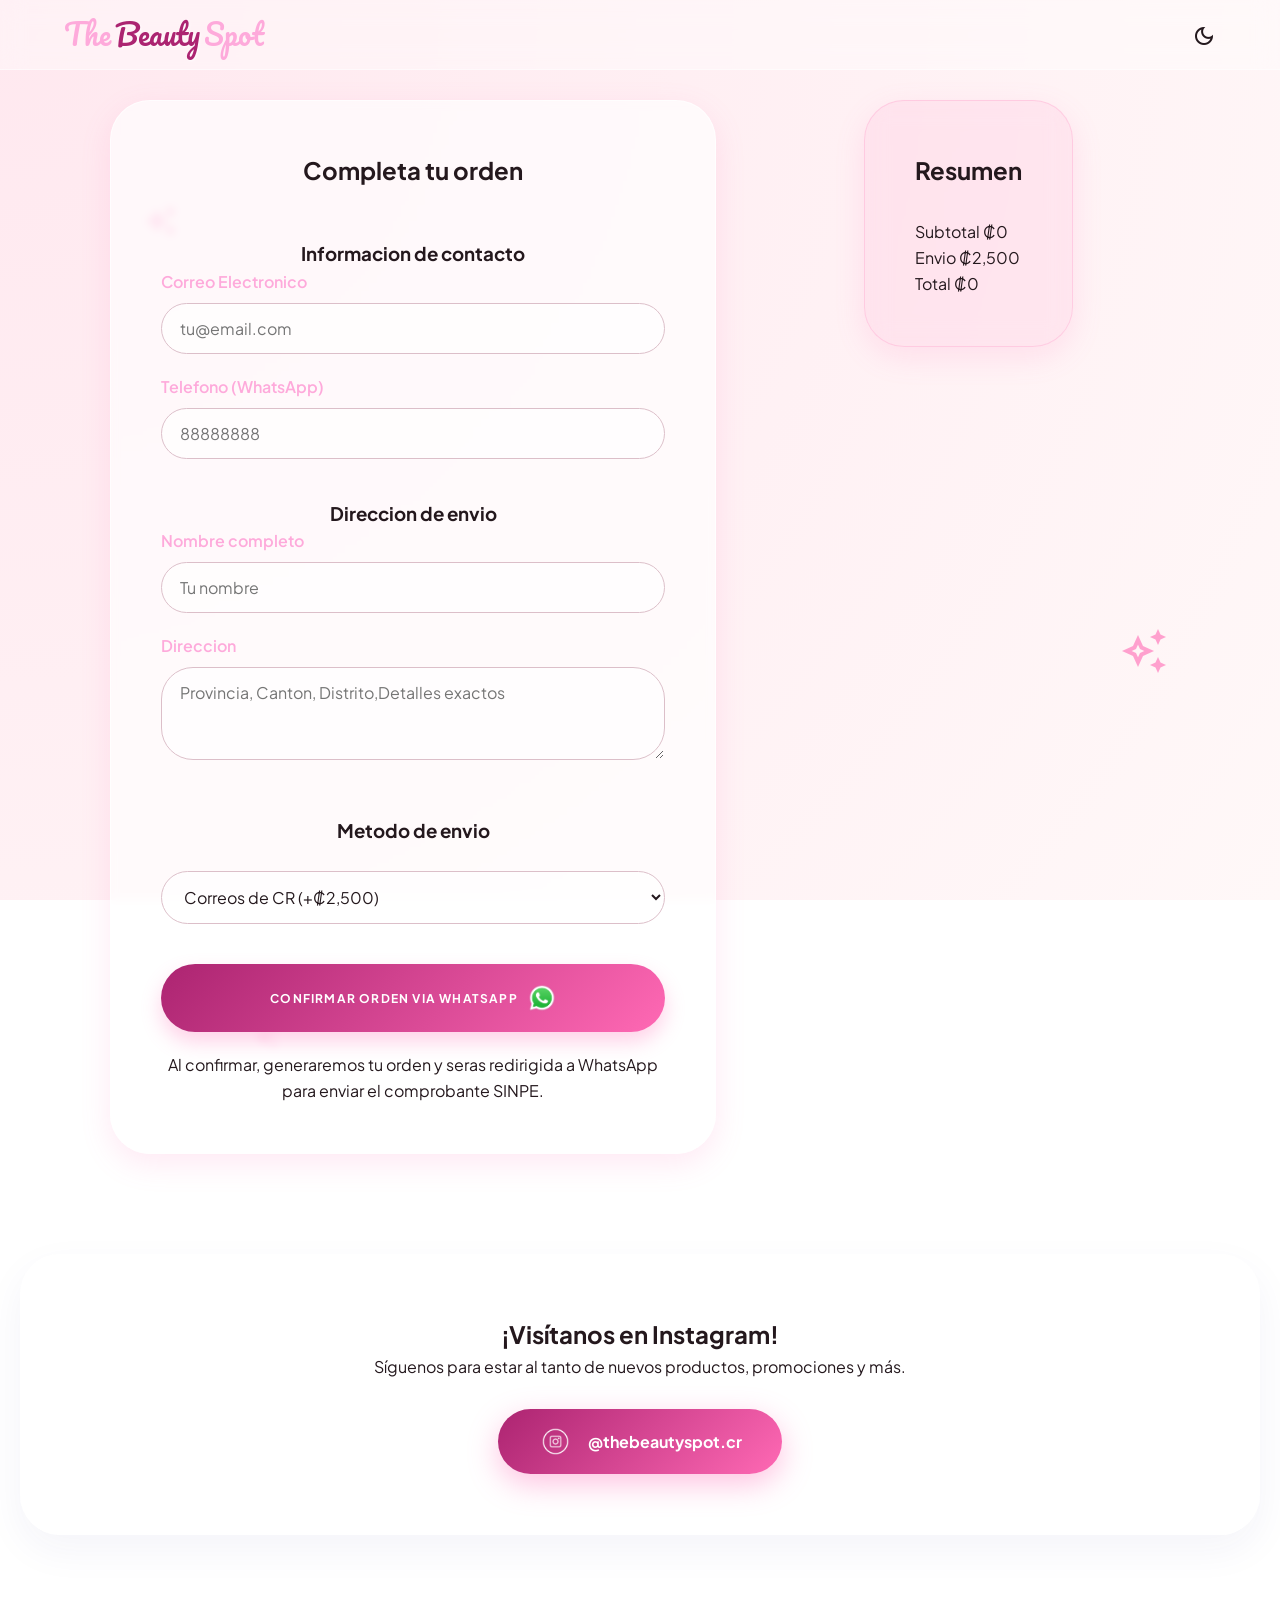
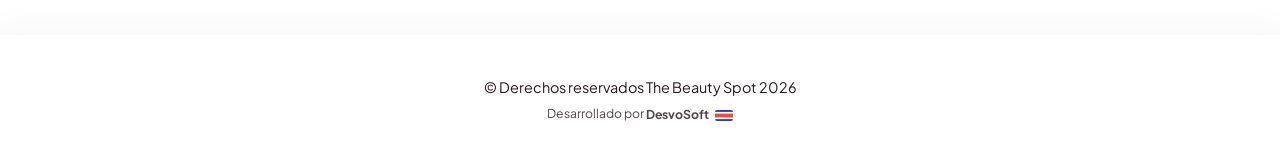
==== checkout.html @ b5c2e25f "Initial demo: The Beauty Spot static e-commerce" ====
<!DOCTYPE html>
<html lang="es">
<head>
    <meta charset="UTF-8">
    <meta name="viewport" content="width=device-width, initial-scale=1.0">
    <title>Checkout | The Beauty Spot</title>
    <link rel="icon" href="data:image/svg+xml,<svg xmlns='http://www.w3.org/2000/svg' viewBox='0 0 24 24' fill='%23ff69b4'><path d='M12 21.35l-1.45-1.32C5.4 15.36 2 12.28 2 8.5 2 5.42 4.42 3 7.5 3c1.74 0 3.41.81 4.5 2.09C13.09 3.81 14.76 3 16.5 3 19.58 3 22 5.42 22 8.5c0 3.78-3.4 6.86-8.55 11.54L12 21.35z'/></svg>">
    <link rel="stylesheet" href="https://fonts.googleapis.com/css2?family=Material+Symbols+Outlined:opsz,wght,FILL,GRAD@24,400,0,0" />
    <link rel="stylesheet" href="css/index.css">
    <script src="js/cart.js" defer></script>
</head>
<body>
    <!-- Header -->
    <header>
        <div class="logo-container">
            <a href="index.html" style="text-decoration: none;">
                <span class="logo-text"><span class="the">The</span> <span class="beauty">Beauty</span> <span class="spot">Spot</span></span>
            </a>
        </div>
        <div class="header-actions">
            <button id="theme-toggle-btn" class="theme-toggle" aria-label="Cambiar tema" role="switch" aria-checked="false">
                <span class="material-symbols-outlined">light_mode</span>
            </button>
        </div>
    </header>

    <main class="checkout-main" style="position:relative;">
        <!-- Estrellas flotantes -->
        <span class="material-symbols-outlined floating-star" style="top: 10%; left: 5%; font-size: 2rem;">auto_awesome</span>
        <span class="material-symbols-outlined floating-star" style="top: 50%; right: 2%; font-size: 3rem; animation-delay: 1s;">auto_awesome</span>
        <span class="material-symbols-outlined floating-star" style="bottom: 10%; left: 15%; font-size: 1.5rem; animation-delay: 2s;">auto_awesome</span>
        
        <div class="checkout-grid">
            <!-- Left: Form -->
            <div class="glass-panel checkout-form-container">
                <h2 class="checkout-title" style="margin-bottom: 50px;">Completa tu orden</h2>
                
                <form id="checkout-form">
                    <div class="form-section">
                        <h3 class="form-section-title">Informacion de contacto</h3>
                        <div class="form-group">
                            <label for="email">Correo Electronico</label>
                            <input type="email" id="email" name="email" class="form-control" required placeholder="tu@email.com">
                        </div>
                        <div class="form-group">
                            <label for="phone">Telefono (WhatsApp)</label>
                            <input type="tel" id="phone" name="phone" class="form-control" required placeholder="88888888">
                        </div>
                    </div>

                    <div class="form-section">
                        <h3 class="form-section-title">Direccion de envio</h3>
                        <div class="form-group">
                            <label for="name">Nombre completo</label>
                            <input type="text" id="name" name="name" class="form-control" required placeholder="Tu nombre">
                        </div>
                        <div class="form-group">
                            <label for="address">Direccion</label>
                            <textarea id="address" name="address" class="form-control" rows="3" required placeholder="Provincia, Canton, Distrito,Detalles exactos"></textarea>
                        </div>
                    </div>

                    <div class="form-section" style="margin-top: 50px;">
                        <h3 class="form-section-title" style="margin-bottom: 25px;">Metodo de envio</h3>
                        <div class="form-group">
                            <select id="shipping" name="shipping" class="form-control">
                                <option value="correos">Correos de CR (+₡2,500)</option>
                                <option value="mensajeria">Mensajeria Privada GAM (+₡3,500)</option>
                            </select>
                        </div>
                    </div>

                    <button type="submit" class="btn-primary checkout-btn" style="margin-top: 40px; padding: 20px;">
                        Confirmar Orden via WhatsApp
                        <img src="assets/WhatsApp Logo.png" alt="WhatsApp" style="width: 28px; height: 28px;">
                    </button>
                    <p class="checkout-note" style="margin-top: 20px;">Al confirmar, generaremos tu orden y seras redirigida a WhatsApp para enviar el comprobante SINPE.</p>
                </form>
            </div>

            <!-- Right: Order Summary -->
            <div class="glass-panel glass-pink checkout-summary">
                <h2 class="checkout-title">Resumen</h2>
                <div id="checkout-cart-container" class="checkout-items">
                    <!-- Cart items rendered here -->
                </div>
                
                <div class="checkout-totals">
                    <div class="total-row">
                        <span>Subtotal</span>
                        <span id="checkout-subtotal">₡0</span>
                    </div>
                    <div class="total-row">
                        <span>Envio</span>
                        <span id="checkout-shipping">₡2,500</span>
                    </div>
                    <div class="total-row total-final">
                        <span>Total</span>
                        <span id="checkout-total">₡0</span>
                    </div>
                </div>
            </div>
        </div>
    </main>

    <!-- Global Loader -->
    <div class="loader-overlay" id="global-loader">
        <div class="spinner-heart"><span class="material-symbols-outlined" style="font-variation-settings: 'FILL' 1; font-size: 3rem;">favorite</span></div>
    </div>

    <script>
        function renderCheckout() {
            const container = document.getElementById('checkout-cart-container');
            const cartHtml = renderCartHtml();
            container.innerHTML = cartHtml;
            updateCartTotal();
        }

        function updateCartTotal() {
            const shippingMethod = document.getElementById('shipping').value;
            const shippingCost = shippingMethod === 'mensajeria' ? 3500 : 2500;
            const cartItems = getCartItems();
            const subtotal = cartItems.reduce((acc, item) => acc + (item.price * item.quantity), 0);
            const total = subtotal + shippingCost;
            
            document.getElementById('checkout-subtotal').innerText = '₡' + subtotal.toLocaleString();
            document.getElementById('checkout-shipping').innerText = '₡' + shippingCost.toLocaleString();
            document.getElementById('checkout-total').innerText = '₡' + total.toLocaleString();
            
            return { subtotal, shippingCost, total };
        }

        async function handleCheckout(event) {
            event.preventDefault();
            const loader = document.getElementById('global-loader');
            loader.classList.add('active');

            const cartItems = getCartItems();
            if (cartItems.length === 0) {
                alert("Tu carrito esta vacio.");
                loader.classList.remove('active');
                return;
            }

            const formData = new FormData(event.target);
            const data = {
                customer: {
                    name: formData.get('name'),
                    phone: formData.get('phone'),
                    email: formData.get('email'),
                    address: formData.get('address')
                },
                shippingMethod: formData.get('shipping'),
                items: cartItems
            };

            try {
                // Generate WhatsApp link directly (no server needed)
                const shippingMethod = formData.get('shipping');
                const shippingCost = shippingMethod === 'mensajeria' ? 3500 : 2500;
                const subtotal = cartItems.reduce((acc, item) => acc + (item.price * item.quantity), 0);
                const total = subtotal + shippingCost;

                let message = `*NUEVA ORDEN - The Beauty Spot*%0A%0A`;
                message += `*Cliente:* ${formData.get('name')}%0A`;
                message += `*Telefono:* ${formData.get('phone')}%0A`;
                message += `*Email:* ${formData.get('email')}%0A`;
                message += `*Direccion:* ${formData.get('address')}%0A`;
                message += `*Envio:* ${shippingMethod === 'mensajeria' ? 'Mensajeria Privada' : 'Correos de CR'} (+${shippingCost})%0A%0A`;
                message += `*Productos:%0A`;
                cartItems.forEach(item => {
                    message += `- ${item.name} x${item.quantity} = $${(item.price * item.quantity).toLocaleString()}%0A`;
                });
                message += `%0A*Total: $${total.toLocaleString()}*`;

                const whatsappUrl = `https://wa.me/50688991234?text=${message}`;
                
                clearCart();
                window.location.href = whatsappUrl;
        }

        document.addEventListener('DOMContentLoaded', () => {
             renderCheckout();
             
             // Attach event listeners to avoid CSP inline handler issues
             attachCartListeners('checkout-cart-container');
             document.getElementById('checkout-form').addEventListener('submit', handleCheckout);
             document.getElementById('shipping').addEventListener('change', updateCartTotal);
        });
    </script>
    <!-- Instagram Section -->
    <section class="instagram-section">
        <div class="glass-panel instagram-content">
            <h2 class="section-title">¡Visítanos en Instagram!</h2>
            <p>Síguenos para estar al tanto de nuevos productos, promociones y más.</p>
            <a href="https://www.instagram.com/thebeautyspot.cr/" target="_blank" class="instagram-cta">
                <img src="assets/instagram-logo.png" alt="Instagram">
                <span>@thebeautyspot.cr</span>
            </a>
        </div>
    </section>

    <footer>
        <p>&copy; Derechos reservados The Beauty Spot 2026</p>
        <p style="margin-top: 5px; font-size: 0.85em; opacity: 0.8;">Desarrollado por <a href="https://github.com/DesvoSoft" target="_blank" class="dev-link">DesvoSoft</a> <img src="assets/cr.png" alt="Costa Rica" style="width: 18px; vertical-align: middle; margin-left: 4px; border-radius: 2px;"></p>
    </footer>
</body>
</html>
---- css/index.css ----
@import url('https://fonts.googleapis.com/css2?family=Pacifico&family=Plus+Jakarta+Sans:wght@400;500;600;700;800&display=swap');

:root {
  /* Primary */
  --primary-magenta: #ac2471;
  --vibrant-pink: #ff69b4;
  --soft-pink: #feaadb;
  
  --color-main: var(--primary-magenta);
  --color-main-hover: #8b4773;
  --color-secondary: var(--soft-pink); 
  --color-detail: #FFFFFF;
  --color-text: #24181d;
  
  /* Surface System (v2.0) */
  --surface: #fff8f8;
  --surface-dim: #ead5db;
  --surface-bright: #fff8f8;
  --surface-container-lowest: #ffffff;
  --surface-container-low: #fff0f3;
  --surface-container: #ffe8ef;
  --surface-container-high: #f9e3e9;
  --surface-container-highest: #f3dde3;
  
  /* Text & Outline */
  --on-surface: #24181d;
  --on-surface-variant: #564149;
  --outline: #897179;
  --outline-variant: #dcbfc9;

  /* Background */
  --bg-gradient: radial-gradient(circle at top left, #ffe8ef, #fff8f8), radial-gradient(circle at bottom right, #ffd8e6, #fff8f8);
  
  --glass-bg: rgba(255, 255, 255, 0.4);
  --glass-border: rgba(255, 255, 255, 0.5);
  --header-bg: rgba(255, 255, 255, 0.4);
  --shadow-color: rgba(255, 105, 180, 0.15);
  
  /* Nuevas variables inspiradas */
  --gradient-glow: radial-gradient(ellipse at center, rgba(255, 105, 180, 0.15) 0%, transparent 70%);
  --gradient-surface: linear-gradient(180deg, rgba(232, 90, 150, 0.05) 0%, transparent 100%);
  --gradient-primary: linear-gradient(135deg, var(--primary-magenta) 0%, var(--vibrant-pink) 100%);
  --shadow-glow: 0 0 15px rgba(255, 105, 180, 0.3);
  --transition-fast: 150ms cubic-bezier(0.4, 0, 0.2, 1);
  --transition-smooth: 300ms cubic-bezier(0.4, 0, 0.2, 1);
  
  /* Border Radius Scale */
  --radius-sm: 8px;
  --radius-md: 16px;
  --radius-lg: 32px;
  --radius-xl: 48px;
  --radius-full: 9999px;
  
  /* Spacing Scale */
  --unit: 8px;
  --gutter: 24px;
  --margin: 40px;

  /* Compatibility aliases (used in cart.js and legacy selectors) */
  --white-glass: rgba(255, 255, 255, 0.7);
  --color-magenta: var(--primary-magenta);
  --shadow-coquette: 0 8px 25px rgba(172, 36, 113, 0.2);
}

[data-theme="dark"] {
  --surface: #24181d;
  --surface-dim: #1a1114;
  --surface-container: #3a2d32;
  --bg-gradient: radial-gradient(circle at top left, #3a2d32, #24181d), radial-gradient(circle at bottom right, #4a3840, #24181d);
  --color-text: #ffecf1;
  --glass-bg: rgba(45, 20, 44, 0.6);
  --glass-border: rgba(255, 105, 180, 0.2);
  --header-bg: rgba(45, 20, 44, 0.6);
  --shadow-color: rgba(0, 0, 0, 0.5);
  --gradient-glow: radial-gradient(ellipse at center, rgba(255, 105, 180, 0.1) 0%, transparent 70%);
  --gradient-surface: linear-gradient(180deg, rgba(255, 105, 180, 0.08) 0%, transparent 100%);
}

*, *::before, *::after {
  box-sizing: border-box;
  margin: 0;
  padding: 0;
}

html {
  scroll-behavior: smooth;
}

body {
  font-family: 'Plus Jakarta Sans', sans-serif;
  font-size: 16px;
  line-height: 1.6;
  background: var(--bg-gradient);
  background-attachment: fixed;
  color: var(--color-text);
  overflow-x: hidden;
  -webkit-font-smoothing: antialiased;
  -moz-osx-font-smoothing: grayscale;
}

/* Componentes UI Core */
.glass-panel {
  background: rgba(255, 255, 255, 0.65);
  backdrop-filter: blur(4px);
  -webkit-backdrop-filter: blur(4px);
  border: 1px solid rgba(255, 255, 255, 0.7);
  box-shadow: 0 8px 32px rgba(31, 38, 135, 0.08);
  border-radius: var(--radius-lg);
  transition: all var(--transition-smooth);
}
[data-theme="dark"] .glass-panel {
  background: rgba(45, 20, 44, 0.7);
  border-color: rgba(255, 105, 180, 0.15);
  box-shadow: 0 8px 32px rgba(0, 0, 0, 0.4);
}

.glass-pink {
  background: rgba(255, 105, 180, 0.1);
  backdrop-filter: blur(12px);
  border: 1px solid rgba(255, 105, 180, 0.2);
}

/* Material Icons Setup */
.material-symbols-outlined {
  font-variation-settings: 'FILL' 0, 'wght' 400, 'GRAD' 0, 'opsz' 24;
  vertical-align: middle;
}

/* Partículas JS / CSS */
#particles-layer {
  position: fixed;
  top: 0; left: 0; width: 100vw; height: 100vh;
  z-index: 0;
  pointer-events: none;
}

.particle {
  position: absolute;
  width: 4px;
  height: 4px;
  background-color: #ffffff;
  border-radius: 50%;
  box-shadow: 0 0 8px 2px var(--vibrant-pink), 0 0 16px 4px var(--primary-magenta);
  animation-name: fall;
  animation-timing-function: linear;
  animation-iteration-count: infinite;
}

@keyframes fall {
  0% { transform: translateY(-10vh) rotate(0deg); opacity: 0; }
  10% { opacity: 0.8; }
  90% { opacity: 0.8; }
  100% { transform: translateY(110vh) rotate(360deg); opacity: 0; }
}

/* Fixed Header */
header {
  position: fixed;
  top: 0; left: 0; width: 100%;
  height: 70px;
  display: flex;
  justify-content: space-between;
  align-items: center;
  padding: 0 5%;
  background: var(--header-bg);
  backdrop-filter: blur(12px);
  -webkit-backdrop-filter: blur(12px);
  border-bottom: 1px solid var(--glass-border);
  z-index: 100;
  transition: background 0.5s, border 0.5s;
}

.logo-container {
  font-family: 'Pacifico', cursive;
  font-size: 1.8rem;
  display: flex;
  align-items: center;
  gap: 8px;
}
.logo-img {
  height: 50px;
  width: auto;
}
.logo-text {
  display: flex;
  align-items: center;
  gap: 4px;
}
.logo-container .the { color: var(--color-secondary); }
.logo-container .beauty { color: var(--color-main); text-shadow: 1px 1px 2px rgba(255, 255, 255, 0.8); }
.logo-container .spot { color: var(--color-secondary); }

.header-actions { display: flex; gap: 20px; align-items: center; }

/* Theme Toggle */
.theme-toggle {
  background: none; border: none; cursor: pointer;
  font-size: 1.5rem; transition: transform 0.3s;
  color: var(--color-text);
}
.theme-toggle:hover { transform: scale(1.2) rotate(15deg); }
.theme-icon {
  display: inline-block;
  width: 24px;
  height: 24px;
  background: linear-gradient(135deg, var(--primary-magenta) 50%, var(--soft-pink) 50%);
  border-radius: 50%;
  position: relative;
}
[data-theme="dark"] .theme-icon {
  background: linear-gradient(135deg, var(--soft-pink) 50%, var(--primary-magenta) 50%);
}

/* Cart Icon */
.cart-icon {
  position: relative; font-size: 1.5rem; color: var(--color-main); text-decoration: none; transition: transform 0.3s;
}
.cart-icon:hover { transform: scale(1.1); }
.cart-count {
  position: absolute; top: -5px; right: -8px;
  background-color: var(--color-main-hover); color: white;
  font-size: 0.7rem; font-weight: bold; width: 18px; height: 18px;
  border-radius: 50%; display: flex; align-items: center; justify-content: center;
}

/* Wrapper principal por encima de z-index 0 */
.content-wrapper {
  position: relative; z-index: 10; padding-top: 100px; padding-bottom: 60px;
}

/* Hero Section */
.hero {
  position: relative;
  min-height: 70vh; 
  display: flex; flex-direction: column;
  justify-content: center; align-items: center; text-align: center;
  padding: 80px 40px;
  overflow: hidden;
}

.hero::before {
  content: '';
  position: absolute;
  top: 0; left: 0; right: 0; bottom: 0;
  background: var(--gradient-glow);
  pointer-events: none;
}

.hero .central-heart {
  display: none;
}

.hero-logo {
  max-width: 90%;
  height: auto;
  max-height: 220px;
  filter: drop-shadow(0 0 15px var(--color-main)) drop-shadow(0 0 30px rgba(255, 105, 180, 0.3));
  animation: fadeInUp 0.8s ease-out 0.1s backwards, pulseCore 2.5s infinite 0.9s ease-in-out;
}


.hero h1 {
  font-family: 'Great Vibes', cursive;
  font-size: 5rem;
  color: var(--color-main);
  text-shadow: 2px 2px 0px var(--color-detail), 0 0 30px rgba(255, 105, 180, 0.4);
  line-height: 1.1;
  margin-bottom: 10px;
  position: relative;
  z-index: 1;
  animation: fadeInUp 0.8s ease-out 0.1s backwards;
}
.hero h1 .the, .hero h1 .spot { color: var(--color-secondary); }

.hero p {
  font-size: 1.25rem;
  max-width: 650px;
  margin: 15px auto 40px;
  font-weight: 400;
  color: var(--color-text);
  position: relative;
  z-index: 1;
  animation: fadeInUp 0.8s ease-out 0.2s backwards;
}

.cta-btn {
  background: var(--gradient-primary);
  color: var(--color-detail);
  font-family: 'Plus Jakarta Sans', sans-serif; font-size: 1rem; font-weight: 700;
  padding: 16px 40px; border: none; border-radius: var(--radius-full);
  cursor: pointer; transition: all var(--transition-smooth);
  box-shadow: 0 10px 30px rgba(255, 105, 180, 0.3);
  text-transform: uppercase;
  letter-spacing: 0.1em;
  position: relative;
  z-index: 1;
  animation: fadeInUp 0.8s ease-out 0.3s backwards;
}
.cta-btn:hover {
  transform: translateY(-3px) scale(1.02);
  box-shadow: var(--shadow-glow);
}

@keyframes pulseCore {
  0% { transform: scale(1); filter: drop-shadow(0 0 15px var(--color-main)) drop-shadow(0 0 30px rgba(255, 105, 180, 0.2)); }
  50% { transform: scale(1.05); filter: drop-shadow(0 0 18px var(--color-main)) drop-shadow(0 0 35px rgba(255, 105, 180, 0.3)) brightness(1.08); }
  100% { transform: scale(1); filter: drop-shadow(0 0 15px var(--color-main)) drop-shadow(0 0 30px rgba(255, 105, 180, 0.2)); }
}

@keyframes floatUp {
  to { opacity: 1; transform: translateY(0); }
}

@keyframes fadeInDown {
  from { opacity: 0; transform: translateY(-20px); }
  to { opacity: 1; transform: translateY(0); }
}

@keyframes fadeInUp {
  from { opacity: 0; transform: translateY(20px); }
  to { opacity: 1; transform: translateY(0); }
}

@keyframes fadeIn {
  from { opacity: 0; }
  to { opacity: 1; }
}

@keyframes float {
  0%, 100% { transform: translateY(0) rotate(0deg); }
  50% { transform: translateY(-10px) rotate(15deg); }
}

.floating-star {
  position: absolute;
  color: var(--vibrant-pink);
  animation: float 4s ease-in-out infinite;
  opacity: 0.6;
}

/* Animaciones con delays para elementos del hero */
.fade-in-down { animation: fadeInDown 0.6s ease-out; }
.fade-in-up { animation: fadeInUp 0.8s ease-out; }
.fade-in { animation: fadeIn 0.5s ease-out; }

/* Efecto de brillo en top del card */
.card::before {
  content: '';
  position: absolute;
  top: 0;
  left: 0;
  right: 0;
  height: 3px;
  background: var(--gradient-primary);
  transform: scaleX(0);
  transform-origin: left;
  transition: transform var(--transition-smooth);
  border-radius: 30px 30px 0 0;
}

.card:hover::before {
  transform: scaleX(1);
}
.stats {
  display: flex; gap: 40px; justify-content: center; margin: 50px 0;
  animation: fadeInUp 0.8s ease-out 0.4s backwards;
}
.stat-box {
  background: var(--glass-bg);
  backdrop-filter: blur(10px); -webkit-backdrop-filter: blur(10px);
  border: 1px solid var(--glass-border);
  padding: 20px 40px; border-radius: var(--radius-lg);
  text-align: center;
  box-shadow: 0 8px 32px var(--shadow-color);
  transition: transform var(--transition-smooth), box-shadow var(--transition-smooth);
}
.stat-box:hover { 
  transform: translateY(-5px) scale(1.05); 
  box-shadow: var(--shadow-glow);
}
.stat-number { 
  font-size: 3rem; font-weight: 700; 
  background: var(--gradient-primary);
  -webkit-background-clip: text;
  -webkit-text-fill-color: transparent;
  background-clip: text;
  transition: transform var(--transition-smooth);
}
.stat-box:hover .stat-number { transform: scale(1.1); }
.stat-label { font-size: 0.875rem; letter-spacing: 0.1em; text-transform: uppercase; color: var(--color-secondary); font-weight: 600; }

/* Section divider */
.section-divider {
  display: flex;
  align-items: center;
  justify-content: center;
  gap: 20px;
  margin: 40px auto;
  max-width: 300px;
}
.section-divider::before,
.section-divider::after {
  content: '';
  flex: 1;
  height: 1px;
  background: linear-gradient(90deg, transparent, var(--color-secondary), transparent);
}
.section-divider span {
  color: var(--color-main);
}

/* Grid de Cards (Stagger) */
.products-grid {
  display: grid;
  grid-template-columns: repeat(auto-fill, minmax(280px, 1fr));
  gap: 35px;
  max-width: 1250px; margin: 0 auto; padding: 40px 20px;
}

.card {
  background: var(--glass-bg);
  backdrop-filter: blur(15px); -webkit-backdrop-filter: blur(15px);
  border: 1px solid var(--glass-border);
  border-radius: 40px; 
  padding: 25px;
  text-align: center;
  box-shadow: 0 10px 30px var(--shadow-color);
  position: relative;
  overflow: hidden;
  opacity: 0; transform: translateY(40px);
  animation: floatUp 0.8s cubic-bezier(0.175, 0.885, 0.32, 1.275) forwards;
  transition: transform var(--transition-smooth), box-shadow var(--transition-smooth), border-color var(--transition-smooth);
  display: flex;
  flex-direction: column;
  cursor: pointer;
}

.card.out-of-stock {
  filter: grayscale(85%);
  opacity: 0.85;
}

.agotado-badge {
  position: absolute;
  top: 40%;
  left: 50%;
  transform: translate(-50%, -50%) rotate(-15deg);
  background: rgba(255, 255, 255, 0.9);
  color: var(--color-main);
  padding: 10px 30px;
  font-family: 'Pacifico', cursive;
  font-size: 2.2rem;
  z-index: 5;
  box-shadow: 0 10px 30px rgba(0,0,0,0.15);
  border-radius: 15px;
  border: 2px solid var(--color-main);
  text-align: center;
  pointer-events: none;
}
[data-theme="dark"] .agotado-badge {
  background: rgba(45, 20, 44, 0.9);
}

.card:nth-child(1) { animation-delay: 0.1s; }
.card:nth-child(2) { animation-delay: 0.3s; }
.card:nth-child(3) { animation-delay: 0.5s; }
.card:nth-child(4) { animation-delay: 0.7s; }

.card:hover {
  transform: translateY(-8px);
  box-shadow: var(--shadow-glow);
  border-color: var(--color-main);
}

@keyframes floatUp {
  to { opacity: 1; transform: translateY(0); }
}

.card-img {
  width: 100%; height: 240px; border-radius: 20px; object-fit: cover; margin-bottom: 20px;
  transition: transform 0.6s cubic-bezier(0.25, 1, 0.5, 1);
  flex-shrink: 0;
}
.card:hover .card-img { transform: scale(1.08); }

.card-content {
  flex: 1;
  display: flex;
  flex-direction: column;
  justify-content: space-between;
  min-height: 100px;
}

.card h3 { 
  font-size: 1.25rem; 
  color: var(--color-secondary); 
  margin-bottom: 10px; 
  font-weight: 700; 
  line-height: 1.3;
  min-height: 2.6em;
  display: flex;
  align-items: center;
  justify-content: center;
}
.card .price { 
  font-size: 1.4rem; 
  font-weight: bold; 
  color: var(--color-main); 
  margin-bottom: 15px; 
}

.btn-add {
  display: block; width: 100%; padding: 14px; background: transparent;
  border: 1px solid var(--outline-variant); border-radius: var(--radius-full);
  color: var(--color-main); font-weight: 700; font-family: 'Plus Jakarta Sans', sans-serif;
  font-size: 12px; cursor: pointer; transition: all var(--transition-smooth);
  text-transform: uppercase;
  letter-spacing: 0.1em;
}
.card:hover .btn-add {
  background: var(--gradient-primary); border-color: transparent; color: white;
}
.btn-add:hover { 
  background: var(--color-main) !important; 
  border-color: var(--color-main) !important; 
  color: var(--color-detail) !important; 
  transform: translateY(-2px);
  box-shadow: var(--shadow-glow);
}

.btn-add:active {
  transform: scale(0.98);
}

.btn-add svg {
  width: 18px;
  height: 18px;
  margin-left: 8px;
  transition: transform var(--transition-fast);
}
.btn-add:hover svg {
  transform: translateX(4px);
}

/* Formularios y Checkout */
.checkout-form-container, .checkout-summary {
  padding: 40px;
  border-radius: var(--radius-xl);
  box-shadow: 0 10px 30px var(--shadow-color);
  margin: 0 auto;
}

.form-group { margin-bottom: 20px; text-align: left; }
.form-group label {
  display: block; font-weight: 600; margin-bottom: 8px; color: var(--color-secondary);
}
.form-control {
  width: 100%; padding: 14px 18px; border-radius: var(--radius-lg);
  border: 1px solid var(--outline-variant);
  background: rgba(255, 255, 255, 0.6);
  font-family: 'Plus Jakarta Sans', sans-serif;
  font-size: 1rem;
  color: var(--color-text); 
  transition: border-color var(--transition-fast), box-shadow var(--transition-fast);
}
[data-theme="dark"] .form-control {
  background: rgba(45, 20, 44, 0.8); color: var(--color-text);
}
.form-control:focus {
  outline: none; border-color: var(--color-main);
  box-shadow: 0 0 0 3px var(--gradient-glow);
}
.btn-primary {
  background: var(--gradient-primary);
  color: #fff;
  padding: 16px 48px; border: none; border-radius: var(--radius-full);
  font-size: 12px; font-weight: 700; cursor: pointer;
  transition: all var(--transition-smooth);
  text-transform: uppercase;
  letter-spacing: 0.1em;
  font-family: 'Plus Jakarta Sans', sans-serif;
  box-shadow: 0 10px 20px rgba(255, 105, 180, 0.3);
}
.btn-primary:hover {
  transform: translateY(-3px);
  box-shadow: var(--shadow-glow);
}
.btn-primary:active {
  transform: scale(0.98);
}

/* Skip Link */
.skip-link {
  position: absolute;
  top: -50px;
  left: 16px;
  background: var(--primary-magenta);
  color: #fff;
  padding: 10px 20px;
  border-radius: var(--radius-md);
  z-index: 1000;
  transition: top var(--transition-fast);
}
.skip-link:focus {
  top: 16px;
}

/* Global Loader */
.loader-overlay {
  position: fixed; top: 0; left: 0; width: 100vw; height: 100vh;
  background: var(--glass-bg); backdrop-filter: blur(10px);
  display: flex; justify-content: center; align-items: center;
  z-index: 9999; opacity: 0; pointer-events: none; transition: opacity var(--transition-smooth);
}
.loader-overlay.active { opacity: 1; pointer-events: all; }
.spinner-heart {
  font-size: 4rem; animation: pulseCore 1s infinite alternate;
}

@media (max-width: 768px) {
  .hero h1 { font-size: 3.5rem; }
  .stats { flex-direction: column; gap: 20px; }
  header { padding: 0 20px; }
  .logo-container { font-size: 1.8rem; }
  .glass-container { padding: 20px; }
}

footer {
  text-align: center;
  padding: 40px 20px;
  background: rgba(255, 255, 255, 0.5);
  backdrop-filter: blur(4px);
  -webkit-backdrop-filter: blur(4px);
  border-top: 1px solid rgba(255, 255, 255, 0.6);
  border-radius: 0;
  color: var(--color-text);
  font-size: 0.9rem;
  margin-top: 80px;
  position: relative;
  z-index: 10;
  box-shadow: 0 -10px 30px rgba(0, 0, 0, 0.03);
}
[data-theme="dark"] footer {
  background: rgba(45, 20, 44, 0.6);
  border-top: 1px solid rgba(255, 105, 180, 0.15);
  box-shadow: 0 -10px 30px rgba(0, 0, 0, 0.3);
}
footer strong { color: var(--color-magenta); }

/* Instagram Section Styles */
.instagram-section {
  max-width: 1300px;
  margin: 100px auto;
  padding: 0 20px;
  text-align: center;
}

.instagram-content {
  padding: 60px 40px;
  border-radius: 40px;
  background: rgba(255, 255, 255, 0.6);
  backdrop-filter: blur(4px);
  -webkit-backdrop-filter: blur(4px);
  border: 1px solid rgba(255, 255, 255, 0.7);
  box-shadow: 0 15px 40px rgba(31, 38, 135, 0.05);
}
[data-theme="dark"] .instagram-content {
  background: rgba(45, 20, 44, 0.7);
  border-color: rgba(255, 105, 180, 0.15);
  box-shadow: 0 15px 40px rgba(0, 0, 0, 0.4);
}

.instagram-cta {
  display: inline-flex;
  align-items: center;
  gap: 15px;
  margin-top: 30px;
  padding: 15px 40px;
  background: var(--gradient-primary);
  color: white;
  text-decoration: none;
  border-radius: var(--radius-full);
  font-weight: 700;
  transition: all var(--transition-smooth);
  box-shadow: 0 10px 30px rgba(255, 105, 180, 0.4);
}

.instagram-cta:hover {
  transform: translateY(-5px) scale(1.05);
  box-shadow: 0 15px 40px rgba(255, 105, 180, 0.6);
}

.instagram-cta img {
  width: 35px;
  height: 35px;
  filter: brightness(0) invert(1);
}


footer strong { color: var(--color-magenta); }

.top-products-container {
  background: rgba(255, 255, 255, 0.55);
  backdrop-filter: blur(4px);
  -webkit-backdrop-filter: blur(4px);
  border: 1px solid rgba(255, 255, 255, 0.6);
  border-radius: 40px;
  padding: 60px 20px;
  margin: 80px auto;
  max-width: 1300px;
  box-shadow: 0 20px 60px rgba(31, 38, 135, 0.07);
}
[data-theme="dark"] .top-products-container {
  background: rgba(45, 20, 44, 0.65);
  border-color: rgba(255, 105, 180, 0.15);
  box-shadow: 0 20px 60px rgba(0, 0, 0, 0.4);
}

/* Checkout Enhancements */
.checkout-main {
  max-width: 1100px;
  margin: 100px auto;
  padding: 0 20px;
  display: flex;
  justify-content: center;
  align-items: flex-start;
  min-height: 80vh;
}

.checkout-grid {
  display: grid;
  grid-template-columns: 1.2fr 0.8fr;
  gap: 50px;
  width: 100%;
}

@media (max-width: 992px) {
  .checkout-grid { grid-template-columns: 1fr; }
  .checkout-main { margin: 60px auto; }
}

.checkout-form-container {
  padding: 50px;
  border-radius: 40px;
  text-align: center; /* Centrar títulos y textos generales del form */
}

.checkout-form-container h2, 
.checkout-form-container h3 {
  text-align: center;
}

/* El usuario pidió NO centrar el resumen */
.checkout-summary {
  padding: 50px;
  border-radius: 40px;
  text-align: left;
  height: fit-content;
}

.checkout-summary .checkout-title {
  text-align: left;
  margin-bottom: 30px;
}

.form-section {
  margin-bottom: 40px;
  text-align: left; /* Inputs y labels alineados a la izquierda para usabilidad */
}

.checkout-btn {
  width: 100%;
  margin-top: 20px;
  display: flex;
  align-items: center;
  justify-content: center;
  gap: 10px;
}

/* Dev Link Styles */
.dev-link {
  color: inherit;
  text-decoration: none;
  font-weight: 700;
  transition: all 0.3s ease;
  position: relative;
  display: inline-block;
  vertical-align: middle; /* Alineación corregida */
  overflow: hidden;
  padding-bottom: 2px; /* Espacio para la línea sin mover el texto */
  margin-bottom: -2px; /* Compensación para mantener la línea base */
}

.dev-link::after {
  content: '';
  position: absolute;
  bottom: 0;
  left: -100%;
  width: 100%;
  height: 2px;
  background: linear-gradient(90deg, transparent, #00d4ff, #00d4ff, transparent);
  animation: scan-blue 3s infinite ease-in-out;
  opacity: 0.6;
}

@keyframes scan-blue {
  0% { left: -100%; }
  100% { left: 100%; }
}

.dev-link:hover {
  color: #00d4ff;
  transform: scale(1.05);
}
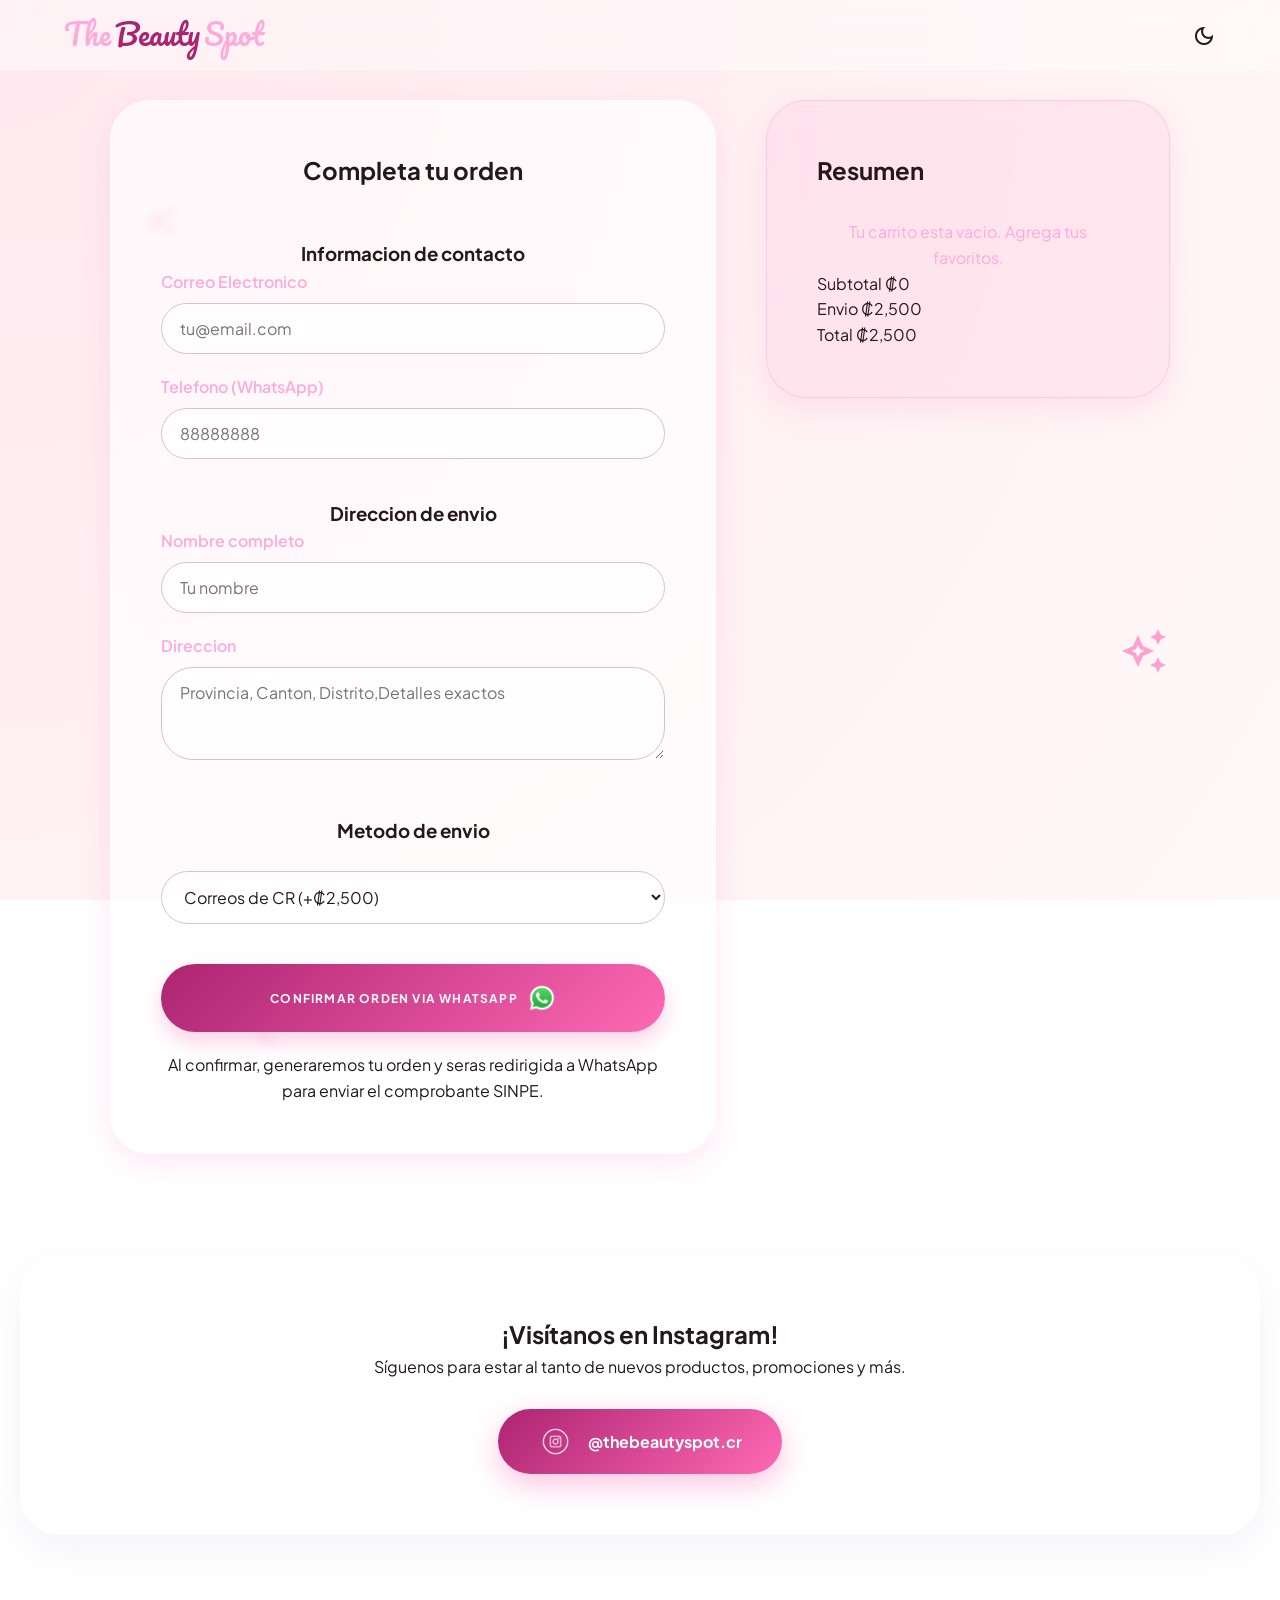
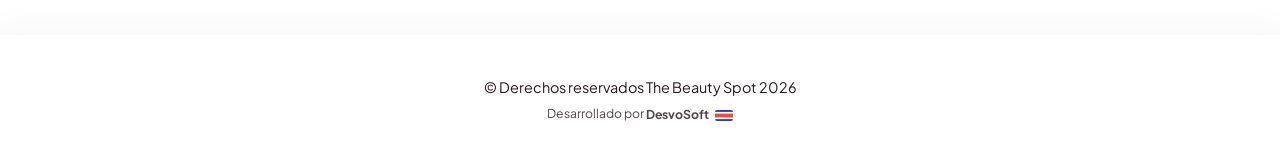
==== commit fe8b0e01: "Fix checkout.js syntax error - add missing catch block" ====
--- a/checkout.html
+++ b/checkout.html
@@ -177,6 +177,11 @@
                 
                 clearCart();
                 window.location.href = whatsappUrl;
+            } catch (error) {
+                console.error('Error al procesar la orden:', error);
+                alert('Hubo un error al procesar tu orden. Intenta de nuevo.');
+                loader.classList.remove('active');
+            }
         }
 
         document.addEventListener('DOMContentLoaded', () => {
